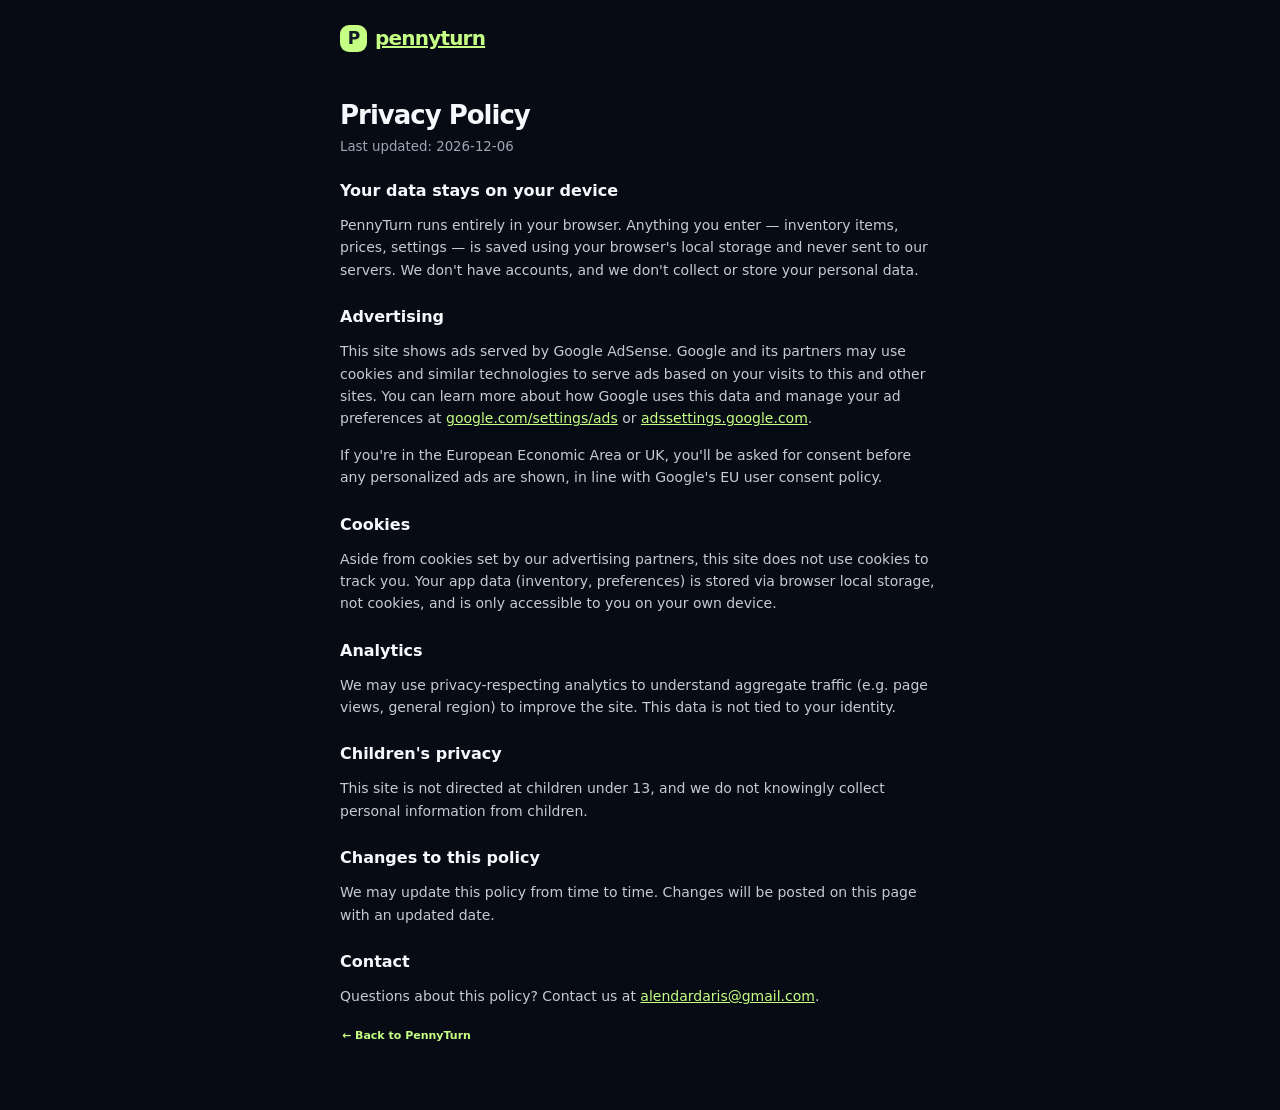
==== privacy.html @ 32d760a2 "Add a real privacy policy and fix broken footer/favicon links The site is deployed as this repo's ro" ====
<!doctype html>
<html lang="en">
  <head>
    <meta charset="UTF-8" />
    <meta name="viewport" content="width=device-width, initial-scale=1, viewport-fit=cover" />
    <meta name="theme-color" content="#0c1220" />
    <meta name="description" content="Privacy policy for PennyTurn." />
    <title>Privacy Policy — PennyTurn</title>
    <link rel="icon" href="favicon.svg" type="image/svg+xml" />
    <link rel="stylesheet" href="styles.css" />
  </head>
  <body>
    <div class="legal-shell">
      <header class="topbar">
        <a class="brand" href="index.html"><span class="brand-mark">P</span><span>pennyturn</span></a>
      </header>

      <h1>Privacy Policy</h1>
      <small>Last updated: <span id="date"></span></small>

      <h2>Your data stays on your device</h2>
      <p>PennyTurn runs entirely in your browser. Anything you enter — inventory items, prices, settings — is saved using your browser's local storage and never sent to our servers. We don't have accounts, and we don't collect or store your personal data.</p>

      <h2>Advertising</h2>
      <p>This site shows ads served by Google AdSense. Google and its partners may use cookies and similar technologies to serve ads based on your visits to this and other sites. You can learn more about how Google uses this data and manage your ad preferences at <a href="https://www.google.com/settings/ads">google.com/settings/ads</a> or <a href="https://adssettings.google.com">adssettings.google.com</a>.</p>
      <p>If you're in the European Economic Area or UK, you'll be asked for consent before any personalized ads are shown, in line with Google's EU user consent policy.</p>

      <h2>Cookies</h2>
      <p>Aside from cookies set by our advertising partners, this site does not use cookies to track you. Your app data (inventory, preferences) is stored via browser local storage, not cookies, and is only accessible to you on your own device.</p>

      <h2>Analytics</h2>
      <p>We may use privacy-respecting analytics to understand aggregate traffic (e.g. page views, general region) to improve the site. This data is not tied to your identity.</p>

      <h2>Children's privacy</h2>
      <p>This site is not directed at children under 13, and we do not knowingly collect personal information from children.</p>

      <h2>Changes to this policy</h2>
      <p>We may update this policy from time to time. Changes will be posted on this page with an updated date.</p>

      <h2>Contact</h2>
      <p>Questions about this policy? Contact us at <a href="mailto:alendardaris@gmail.com">alendardaris@gmail.com</a>.</p>

      <footer class="app-footer"><a href="index.html">← Back to PennyTurn</a></footer>
    </div>
    <script>
      if (localStorage.getItem('pennyturnTheme') === 'light') document.body.classList.add('light');
      document.getElementById('date').textContent = new Date().toISOString().slice(0, 10);
    </script>
  </body>
</html>
---- styles.css ----
:root{--ink:#f7f8fc;--muted:#9ba5b6;--surface:#151d2c;--surface-2:#1c2637;--line:#2b3648;--green:#83f2ba;--lime:#c5ff83;--accent:#a88bff;--danger:#ff9b9b;--shell-w:520px}*{box-sizing:border-box}html,body{overflow-x:hidden}body{margin:0;background:#0c1220;color:var(--ink);font-family:Inter,ui-sans-serif,system-ui,-apple-system,BlinkMacSystemFont,"Segoe UI",sans-serif}.app-shell{width:100%;max-width:var(--shell-w);min-height:100dvh;margin:auto;padding:env(safe-area-inset-top) 20px calc(88px + env(safe-area-inset-bottom));background:radial-gradient(circle at 84% 2%,#283052 0,transparent 27%),#0c1220}.topbar{height:76px;display:flex;align-items:center;justify-content:space-between;gap:12px}.brand{font-size:20px;font-weight:800;letter-spacing:-.8px;display:flex;align-items:center;gap:8px}.brand-mark,.onboarding-mark{display:grid;place-items:center;width:27px;height:27px;border-radius:9px;color:#111a26;background:var(--lime);font-size:17px}.top-actions{display:flex;gap:7px}.currency-button,.icon-button,.theme-button{border:1px solid var(--line);background:#172033;color:var(--ink);border-radius:10px;padding:8px 11px;font-weight:700}.theme-button{font-size:17px;padding:5px 9px}.intro{padding:18px 2px 20px}.intro.compact{padding-top:24px}.eyebrow{margin:0 0 6px;color:var(--lime);font-size:10px;font-weight:800;letter-spacing:1.1px}.intro h1,.screen-heading h1{font-size:32px;line-height:1.05;letter-spacing:-1.3px;margin:0 0 8px}.intro p:not(.eyebrow){color:var(--muted);margin:0;font-size:15px}.card{background:linear-gradient(145deg,#1b2638,#161e2d);border:1px solid #2b3648;border-radius:19px}.input-card{padding:17px}.field{display:block;flex:1;min-width:0}.field>span,.market-row>span{color:#c5cbd5;font-size:12px;font-weight:700;display:block;margin:0 0 7px}.field em{color:#748096;font-style:normal;font-weight:500}.field-row{display:flex;gap:13px;margin-top:15px}.money-input,.suffix-input{height:45px;border-radius:11px;border:1px solid #334052;background:#111826;display:flex;align-items:center;padding:0 11px;gap:5px}.money-input span,.suffix-input span{color:#9eabc0;font-size:15px;font-weight:700}.money-input input,.suffix-input input{min-width:0;width:100%;height:100%;border:0;outline:0;background:transparent;color:inherit;font-size:16px;font-weight:700}.field>input,.field select{width:100%;height:44px;border:1px solid #334052;border-radius:11px;background:#111826;color:inherit;padding:0 12px;font:inherit;outline:0}.market-row{display:flex;justify-content:space-between;align-items:center;border-bottom:1px solid #2a3648;padding:16px 0 13px;margin-top:2px}.market-row span{margin:0}.market-row select{border:0;background:transparent;color:var(--lime);font-weight:750;outline:0;max-width:165px;text-align:right}.market-row option{background:#172033;color:white}.photo-picker{display:flex;gap:11px;align-items:center;margin-top:15px;border:1px dashed #40506a;border-radius:12px;padding:9px;cursor:pointer}.photo-picker input{display:none}.photo-picker>span{height:42px;width:42px;border-radius:9px;background:#28354d;display:grid;place-items:center;color:var(--lime);font-size:21px;overflow:hidden;background-size:cover;background-position:center}.photo-picker b,.photo-picker small{display:block;font-size:12px}.photo-picker small{color:var(--muted);margin-top:2px}.profit-card{margin:18px 0 11px;border-radius:19px;padding:21px;background:linear-gradient(135deg,#1b3a36,#1b2c39);border:1px solid #30524c}.profit-label{font-size:11px;font-weight:800;color:#bde7d6;letter-spacing:1px}.profit-card strong{display:block;color:var(--green);font-size:42px;letter-spacing:-2px;margin:6px 0}.profit-meta{color:#b5d5c6;display:flex;gap:15px;font-size:13px;font-weight:650}.profit-bar{height:5px;margin-top:17px;background:#34524e;border-radius:8px;overflow:hidden}.profit-bar i{display:block;height:100%;border-radius:8px;width:0;transition:width .25s}.breakdown{display:flex;justify-content:space-between;padding:9px 4px 18px}.breakdown div{display:grid;gap:4px}.breakdown div:last-child{text-align:right}.breakdown span{color:var(--muted);font-size:12px}.breakdown b{font-size:14px}.primary-button,.secondary-button{width:100%;border:0;border-radius:14px;min-height:53px;background:var(--lime);color:#17201c;font-weight:850;font-size:15px;cursor:pointer}.secondary-button{background:#202b3e;color:#e6eaf2;border:1px solid #344156}.screen{display:none}.screen.active{display:block}.screen-heading{padding:23px 2px 18px;display:flex;justify-content:space-between;align-items:center}.screen-heading h1{margin:0}.icon-button{font-size:27px;line-height:24px;width:43px;height:43px}.summary-card{display:flex;border:1px solid var(--line);background:var(--surface);border-radius:17px;padding:16px;margin-bottom:14px}.summary-card div{flex:1;display:grid;gap:6px}.summary-card div+div{border-left:1px solid var(--line);padding-left:17px}.summary-card span{color:var(--muted);font-size:11px}.summary-card strong{font-size:19px}.inventory-filters{display:flex;gap:8px;margin:15px 0}.filter{border:1px solid var(--line);border-radius:20px;background:transparent;color:var(--muted);padding:7px 12px;font-size:12px;font-weight:700}.filter.active{background:#293550;color:var(--lime);border-color:#3b4a65}.inventory-list,.recent-sales{display:grid;gap:10px}.inventory-item{padding:12px;border:1px solid var(--line);background:var(--surface);border-radius:15px;display:flex;align-items:center;gap:12px}.item-dot{width:43px;height:43px;display:grid;place-items:center;border-radius:12px;background:#293550;color:var(--lime);font-weight:800;flex:none;background-position:center;background-size:cover}.item-main{flex:1;min-width:0}.item-main h3{font-size:14px;margin:0 0 3px;white-space:nowrap;overflow:hidden;text-overflow:ellipsis}.item-main span{font-size:12px;color:var(--muted)}.item-profit{text-align:right}.item-profit b{display:block;font-size:14px;color:var(--green)}.item-profit button{padding:3px 0;border:0;background:transparent;color:#9ba7ba;font-size:11px}.item-actions{display:flex;gap:7px;margin-top:6px}.item-actions button{border:0;border-radius:6px;background:#2c3a50;color:#dfe6f3;padding:4px 7px;font-size:10px;font-weight:700}.item-actions button:last-child{background:#24463c;color:#9df0bf}.age-warning{color:#ffcb83!important}.empty-state{text-align:center;padding:72px 24px}.empty-state div{font-size:42px;color:var(--lime)}.empty-state h2{font-size:19px;margin:10px 0 6px}.empty-state p{color:var(--muted);font-size:14px;line-height:1.5;margin:0 0 21px}.minimum-result{margin:18px 0;border:1px solid #39345b;background:linear-gradient(145deg,#282344,#1b2338);border-radius:19px;text-align:center;padding:26px 16px}.minimum-result span{font-size:11px;font-weight:800;color:#c9baff;letter-spacing:1px}.minimum-result strong{display:block;font-size:43px;letter-spacing:-2px;color:#ded2ff;margin:5px}.minimum-result p{margin:0;color:#abb1c3;font-size:13px}.wide{min-height:50px}.hero-stat{padding:20px;border-radius:18px;background:linear-gradient(135deg,#2d3a32,#1a2934);border:1px solid #415845}.hero-stat span{display:block;font-size:10px;letter-spacing:1px;font-weight:800;color:#b6d2ba}.hero-stat strong{display:block;font-size:35px;color:var(--green);letter-spacing:-1.5px;margin:5px 0}.hero-stat small{color:#b9c6ba}.metric-grid{display:grid;grid-template-columns:1fr 1fr;gap:9px;margin:10px 0 18px}.metric-grid div{background:var(--surface);border:1px solid var(--line);border-radius:14px;padding:13px}.metric-grid span{display:block;color:var(--muted);font-size:11px}.metric-grid b{font-size:17px;margin-top:4px;display:block}.attention-panel{display:flex;justify-content:space-between;align-items:center;padding:13px;margin-bottom:20px;background:#372f25;border:1px solid #635139;border-radius:14px}.attention-panel>div{display:flex;gap:10px}.attention-panel b{font-size:13px}.attention-panel p{font-size:11px;color:#dfc89b;margin:2px 0}.attention-icon{color:#ffce7f;font-size:21px}.attention-panel button,.section-title button{border:0;background:transparent;color:var(--lime);font-size:12px;font-weight:800}.section-title{display:flex;justify-content:space-between;align-items:center;margin:16px 0 10px}.section-title h2{font-size:17px;margin:0}.onboarding{position:fixed;z-index:10;inset:0;background:radial-gradient(circle at 80% 10%,#39486a,transparent 34%),#0c1220;display:none;padding:25px}.onboarding.show{display:grid;place-items:center}.onboarding-card{width:min(100%,400px)}.onboarding-mark{width:55px;height:55px;border-radius:18px;font-size:32px;margin-bottom:35px}.onboarding h1{font-size:38px;line-height:1.03;letter-spacing:-1.8px;margin:0 0 14px}.onboarding p:not(.eyebrow){color:#aeb9ca;line-height:1.5;margin-bottom:28px}.onboarding .field{margin-bottom:20px}.onboarding small{display:block;text-align:center;color:#8591a4;margin-top:15px;font-size:11px}.tabbar{position:fixed;z-index:2;bottom:0;left:50%;transform:translateX(-50%);width:min(var(--shell-w),100%);max-width:100vw;height:76px;padding:8px 10px calc(8px + env(safe-area-inset-bottom));display:flex;background:rgba(12,18,32,.93);backdrop-filter:blur(18px);border-top:1px solid #253044}.tab{border:0;background:transparent;color:#8d98aa;font-size:9px;font-weight:700;display:grid;gap:2px;place-items:center;flex:1;min-width:0}.tab span{font-size:20px;line-height:20px}.tab i{max-width:100%;overflow:hidden;text-overflow:ellipsis;white-space:nowrap}.tab.active{color:var(--lime)}#toast{position:fixed;top:20px;left:50%;transform:translate(-50%,-20px);background:#eaf5ee;color:#12231a;border-radius:10px;padding:11px 15px;font-size:13px;font-weight:700;opacity:0;transition:.25s;pointer-events:none;z-index:20}#toast.show{opacity:1;transform:translate(-50%,0)}body.light{--ink:#1a2633;--muted:#667589;--surface:#fff;--line:#dce3ec;--lime:#6ca62d;--green:#237c55;background:#f3f5f0}body.light .app-shell{background:radial-gradient(circle at 84% 2%,#dbe7cf,transparent 27%),#f3f5f0}body.light .card{background:#fff}body.light .money-input,body.light .suffix-input,body.light .field>input,body.light .field select{background:#f8fafc;border-color:#dce3ec}body.light .tabbar{background:rgba(247,249,244,.94)}body.light .market-row select{background:transparent}body.light .onboarding{background:#f2f5ec}@media (min-width:600px){body{background:#070b14}.app-shell{box-shadow:0 0 60px rgba(0,0,0,.3)}}
body.light{--ink:#1a2633;--muted:#667589;--surface:#fff;--line:#dce3ec;--lime:#57951a;--green:#237c55;--danger:#c13c3c;background:#f3f5f0}body.light .app-shell{background:radial-gradient(circle at 84% 2%,#dbe7cf,transparent 27%),#f3f5f0}body.light .card,body.light .summary-card,body.light .inventory-item,body.light .metric-grid div{background:#fff;box-shadow:0 2px 8px rgba(35,51,69,.035)}body.light .money-input,body.light .suffix-input,body.light .field>input,body.light .field select{background:#f8fafc;border-color:#cfd9e5;color:#182534}body.light .currency-button,body.light .theme-button,body.light .icon-button{background:#fff;color:#263648;border-color:#cbd6e3}body.light .currency-button:hover,body.light .theme-button:hover,body.light .icon-button:hover{background:#edf3e8}body.light .market-row{border-color:#dce3ec}body.light .market-row select{background:transparent;color:#3f7d13}body.light .photo-picker{border-color:#b8c8d9;background:#fafcfe}body.light .photo-picker>span{background:#e7f1df;color:#3f7d13}body.light .profit-card{background:linear-gradient(135deg,#e4f5e6,#edf5f4);border-color:#b9dccc}body.light .profit-label,body.light .profit-meta{color:#3e6958}body.light .profit-bar{background:#c8e3d5}body.light .minimum-result{background:linear-gradient(145deg,#f0eaff,#f7f4fc);border-color:#d3c7ee}body.light .minimum-result span{color:#7057a9}body.light .minimum-result strong{color:#4d357c}body.light .minimum-result p{color:#687086}body.light .secondary-button{background:#fff;color:#263648;border-color:#cbd6e3}body.light .secondary-button:hover{background:#f3f7ed}body.light .filter{background:#fff;color:#58697d;border-color:#cbd6e3}body.light .filter.active{background:#e8f2df;color:#3d7413;border-color:#b8d29d}body.light .item-dot{background:#e8eff7;color:#3f7d13}body.light .item-actions button{background:#e8eef5;color:#34475c}body.light .item-actions button:last-child{background:#def2e5;color:#1d704b}body.light .hero-stat{background:linear-gradient(135deg,#e6f4df,#eef6f0);border-color:#c4dbbd}body.light .hero-stat span,body.light .hero-stat small{color:#47634b}body.light .attention-panel{background:#fff4df;border-color:#e8cf98}body.light .attention-panel p{color:#8b682d}body.light .tabbar{background:rgba(247,249,244,.94);border-color:#dce3ec}body.light .tab{color:#647489}body.light .tab.active{color:#4d8a17}body.light .onboarding{background:radial-gradient(circle at 80% 10%,#dcebd2,transparent 34%),#f2f5ec}body.light .onboarding h1{color:#1d2d20}body.light .onboarding p:not(.eyebrow){color:#5e6b61}body.light .onboarding-card .field>span{color:#3d4b40}@media (min-width:600px){body.light{background:#e8ece5}.app-shell{box-shadow:0 0 60px rgba(0,0,0,.3)}}
/* Language picker and translated navigation */
.language-button{border:1px solid var(--line);background:#172033;color:var(--ink);border-radius:10px;padding:8px 6px;font-weight:700;font-size:11px;outline:0;max-width:48px}.language-button option{background:#172033;color:#fff}.tab i{font-style:normal}body.light .language-button{background:#fff;color:#263648;border-color:#cbd6e3}body.light .language-button option{background:#fff;color:#263648}

/* Tablet/desktop sizing */
@media (min-width:600px){:root{--shell-w:560px}}
@media (min-width:768px){:root{--shell-w:640px}.field-row{gap:16px}}
@media (min-width:1024px){:root{--shell-w:720px}}

/* Site navigation and ad slots */
.back-link{display:inline-block;margin:14px 0 -4px;color:var(--muted);font-size:11px;font-weight:700;text-decoration:none}
.app-footer{display:flex;gap:16px;margin:22px 2px 8px;font-size:11px}
.app-footer a{color:var(--muted);text-decoration:none;font-weight:700}
.ad-slot{border:1px dashed var(--line);border-radius:14px;display:grid;place-items:center;color:var(--muted);font-size:11px;letter-spacing:.5px;text-transform:uppercase;background:var(--surface)}
.ad-slot-banner{min-height:90px;margin:14px 0}
.ad-rail{display:none;position:fixed;top:50%;transform:translateY(-50%);width:160px;height:600px;max-height:80vh;border:1px dashed var(--line);border-radius:14px;place-items:center;color:var(--muted);font-size:11px;letter-spacing:.5px;text-transform:uppercase;background:var(--surface);z-index:1}
.ad-rail-left{left:24px}.ad-rail-right{right:24px}
@media (min-width:1200px){.ad-rail{display:grid}}
body.light .back-link,body.light .app-footer a{color:#647489}

/* Legal pages */
.legal-shell{width:100%;max-width:640px;margin:auto;padding:env(safe-area-inset-top) 20px 60px}
.legal-shell h1{font-size:26px;letter-spacing:-1px;margin:24px 0 6px}
.legal-shell h2{font-size:16px;margin:26px 0 8px;color:var(--ink)}
.legal-shell p,.legal-shell li{color:#c5cbd5;font-size:14px;line-height:1.6}
.legal-shell small{color:var(--muted)}
.legal-shell a{color:var(--lime)}
body.light .legal-shell p,body.light .legal-shell li{color:#33475e}

/* Backup settings menu */
.settings-wrap{position:relative}.settings-panel{position:absolute;top:calc(100% + 8px);right:0;display:none;flex-direction:column;gap:2px;min-width:190px;padding:7px;background:var(--surface);border:1px solid var(--line);border-radius:14px;box-shadow:0 12px 30px rgba(0,0,0,.35);z-index:15}.settings-panel.show{display:flex}.settings-panel button,.settings-panel label{display:block;width:100%;border:0;background:transparent;color:var(--ink);text-align:left;padding:10px 11px;border-radius:9px;font-size:13px;font-weight:650;font-family:inherit;cursor:pointer}.settings-panel button:hover,.settings-panel label:hover{background:#26314a}.settings-panel input[type=file]{display:none}
body.light .settings-panel{background:#fff;box-shadow:0 12px 30px rgba(35,51,69,.14)}body.light .settings-panel button:hover,body.light .settings-panel label:hover{background:#f3f7ed}
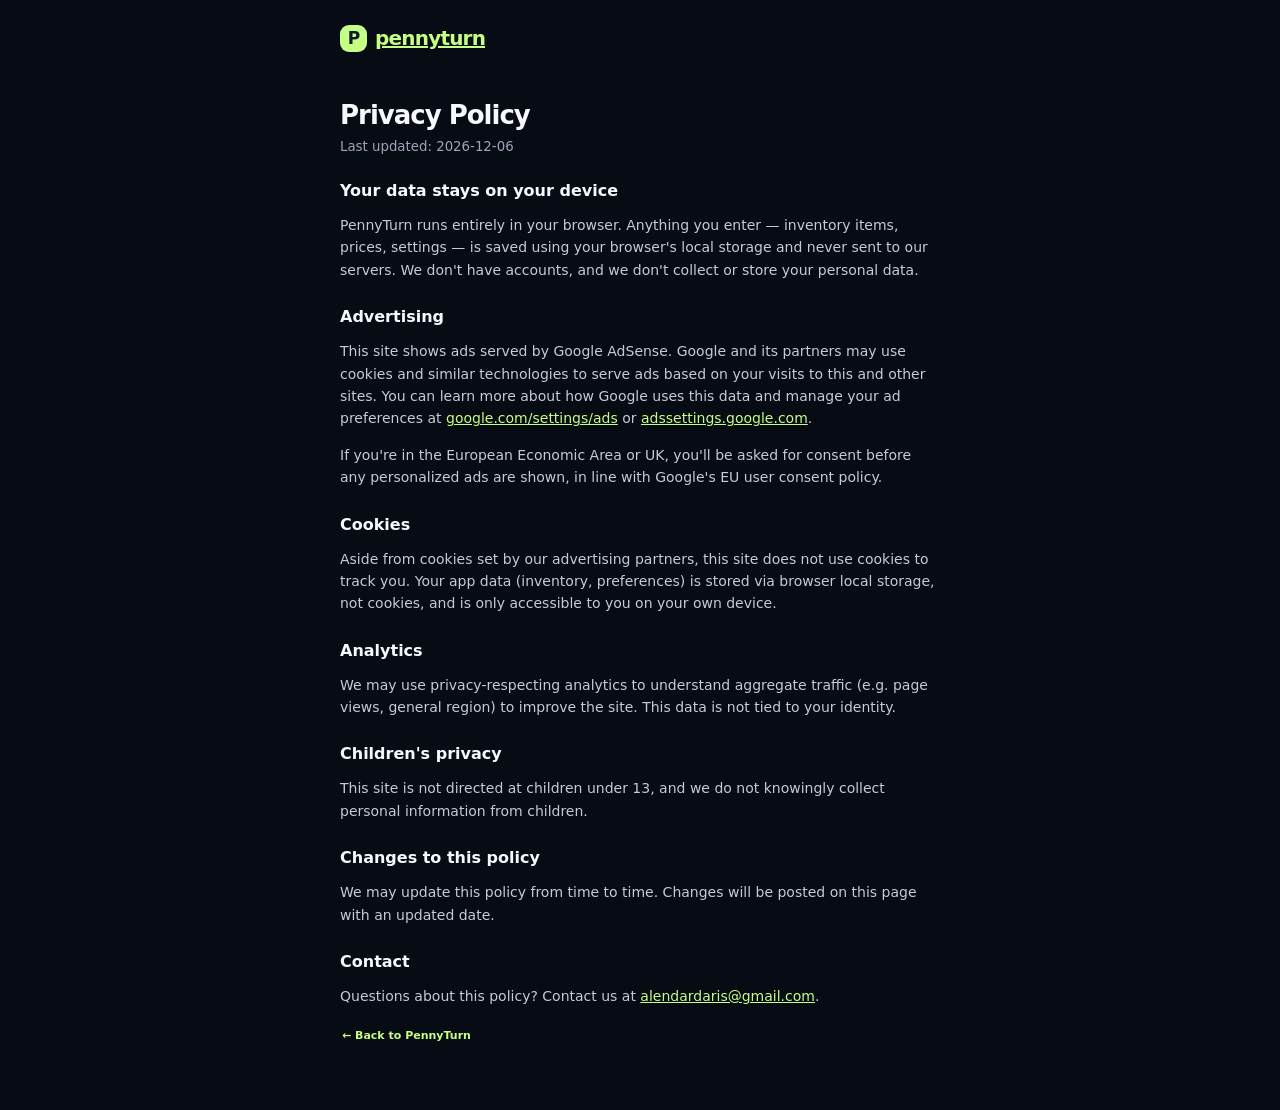
==== commit f8656c53: "Fix header overflow on real devices (Galaxy S24 FE / Chrome) Buttons never explicitly set font-famil" ====
--- a/privacy.html
+++ b/privacy.html
@@ -7,7 +7,7 @@
     <meta name="description" content="Privacy policy for PennyTurn." />
     <title>Privacy Policy — PennyTurn</title>
     <link rel="icon" href="favicon.svg" type="image/svg+xml" />
-    <link rel="stylesheet" href="styles.css" />
+    <link rel="stylesheet" href="styles.css?v=3" />
   </head>
   <body>
     <div class="legal-shell">
--- a/styles.css
+++ b/styles.css
@@ -1,4 +1,4 @@
-:root{--ink:#f7f8fc;--muted:#9ba5b6;--surface:#151d2c;--surface-2:#1c2637;--line:#2b3648;--green:#83f2ba;--lime:#c5ff83;--accent:#a88bff;--danger:#ff9b9b;--shell-w:520px}*{box-sizing:border-box}html,body{overflow-x:hidden}body{margin:0;background:#0c1220;color:var(--ink);font-family:Inter,ui-sans-serif,system-ui,-apple-system,BlinkMacSystemFont,"Segoe UI",sans-serif}.app-shell{width:100%;max-width:var(--shell-w);min-height:100dvh;margin:auto;padding:env(safe-area-inset-top) 20px calc(88px + env(safe-area-inset-bottom));background:radial-gradient(circle at 84% 2%,#283052 0,transparent 27%),#0c1220}.topbar{height:76px;display:flex;align-items:center;justify-content:space-between;gap:12px}.brand{font-size:20px;font-weight:800;letter-spacing:-.8px;display:flex;align-items:center;gap:8px}.brand-mark,.onboarding-mark{display:grid;place-items:center;width:27px;height:27px;border-radius:9px;color:#111a26;background:var(--lime);font-size:17px}.top-actions{display:flex;gap:7px}.currency-button,.icon-button,.theme-button{border:1px solid var(--line);background:#172033;color:var(--ink);border-radius:10px;padding:8px 11px;font-weight:700}.theme-button{font-size:17px;padding:5px 9px}.intro{padding:18px 2px 20px}.intro.compact{padding-top:24px}.eyebrow{margin:0 0 6px;color:var(--lime);font-size:10px;font-weight:800;letter-spacing:1.1px}.intro h1,.screen-heading h1{font-size:32px;line-height:1.05;letter-spacing:-1.3px;margin:0 0 8px}.intro p:not(.eyebrow){color:var(--muted);margin:0;font-size:15px}.card{background:linear-gradient(145deg,#1b2638,#161e2d);border:1px solid #2b3648;border-radius:19px}.input-card{padding:17px}.field{display:block;flex:1;min-width:0}.field>span,.market-row>span{color:#c5cbd5;font-size:12px;font-weight:700;display:block;margin:0 0 7px}.field em{color:#748096;font-style:normal;font-weight:500}.field-row{display:flex;gap:13px;margin-top:15px}.money-input,.suffix-input{height:45px;border-radius:11px;border:1px solid #334052;background:#111826;display:flex;align-items:center;padding:0 11px;gap:5px}.money-input span,.suffix-input span{color:#9eabc0;font-size:15px;font-weight:700}.money-input input,.suffix-input input{min-width:0;width:100%;height:100%;border:0;outline:0;background:transparent;color:inherit;font-size:16px;font-weight:700}.field>input,.field select{width:100%;height:44px;border:1px solid #334052;border-radius:11px;background:#111826;color:inherit;padding:0 12px;font:inherit;outline:0}.market-row{display:flex;justify-content:space-between;align-items:center;border-bottom:1px solid #2a3648;padding:16px 0 13px;margin-top:2px}.market-row span{margin:0}.market-row select{border:0;background:transparent;color:var(--lime);font-weight:750;outline:0;max-width:165px;text-align:right}.market-row option{background:#172033;color:white}.photo-picker{display:flex;gap:11px;align-items:center;margin-top:15px;border:1px dashed #40506a;border-radius:12px;padding:9px;cursor:pointer}.photo-picker input{display:none}.photo-picker>span{height:42px;width:42px;border-radius:9px;background:#28354d;display:grid;place-items:center;color:var(--lime);font-size:21px;overflow:hidden;background-size:cover;background-position:center}.photo-picker b,.photo-picker small{display:block;font-size:12px}.photo-picker small{color:var(--muted);margin-top:2px}.profit-card{margin:18px 0 11px;border-radius:19px;padding:21px;background:linear-gradient(135deg,#1b3a36,#1b2c39);border:1px solid #30524c}.profit-label{font-size:11px;font-weight:800;color:#bde7d6;letter-spacing:1px}.profit-card strong{display:block;color:var(--green);font-size:42px;letter-spacing:-2px;margin:6px 0}.profit-meta{color:#b5d5c6;display:flex;gap:15px;font-size:13px;font-weight:650}.profit-bar{height:5px;margin-top:17px;background:#34524e;border-radius:8px;overflow:hidden}.profit-bar i{display:block;height:100%;border-radius:8px;width:0;transition:width .25s}.breakdown{display:flex;justify-content:space-between;padding:9px 4px 18px}.breakdown div{display:grid;gap:4px}.breakdown div:last-child{text-align:right}.breakdown span{color:var(--muted);font-size:12px}.breakdown b{font-size:14px}.primary-button,.secondary-button{width:100%;border:0;border-radius:14px;min-height:53px;background:var(--lime);color:#17201c;font-weight:850;font-size:15px;cursor:pointer}.secondary-button{background:#202b3e;color:#e6eaf2;border:1px solid #344156}.screen{display:none}.screen.active{display:block}.screen-heading{padding:23px 2px 18px;display:flex;justify-content:space-between;align-items:center}.screen-heading h1{margin:0}.icon-button{font-size:27px;line-height:24px;width:43px;height:43px}.summary-card{display:flex;border:1px solid var(--line);background:var(--surface);border-radius:17px;padding:16px;margin-bottom:14px}.summary-card div{flex:1;display:grid;gap:6px}.summary-card div+div{border-left:1px solid var(--line);padding-left:17px}.summary-card span{color:var(--muted);font-size:11px}.summary-card strong{font-size:19px}.inventory-filters{display:flex;gap:8px;margin:15px 0}.filter{border:1px solid var(--line);border-radius:20px;background:transparent;color:var(--muted);padding:7px 12px;font-size:12px;font-weight:700}.filter.active{background:#293550;color:var(--lime);border-color:#3b4a65}.inventory-list,.recent-sales{display:grid;gap:10px}.inventory-item{padding:12px;border:1px solid var(--line);background:var(--surface);border-radius:15px;display:flex;align-items:center;gap:12px}.item-dot{width:43px;height:43px;display:grid;place-items:center;border-radius:12px;background:#293550;color:var(--lime);font-weight:800;flex:none;background-position:center;background-size:cover}.item-main{flex:1;min-width:0}.item-main h3{font-size:14px;margin:0 0 3px;white-space:nowrap;overflow:hidden;text-overflow:ellipsis}.item-main span{font-size:12px;color:var(--muted)}.item-profit{text-align:right}.item-profit b{display:block;font-size:14px;color:var(--green)}.item-profit button{padding:3px 0;border:0;background:transparent;color:#9ba7ba;font-size:11px}.item-actions{display:flex;gap:7px;margin-top:6px}.item-actions button{border:0;border-radius:6px;background:#2c3a50;color:#dfe6f3;padding:4px 7px;font-size:10px;font-weight:700}.item-actions button:last-child{background:#24463c;color:#9df0bf}.age-warning{color:#ffcb83!important}.empty-state{text-align:center;padding:72px 24px}.empty-state div{font-size:42px;color:var(--lime)}.empty-state h2{font-size:19px;margin:10px 0 6px}.empty-state p{color:var(--muted);font-size:14px;line-height:1.5;margin:0 0 21px}.minimum-result{margin:18px 0;border:1px solid #39345b;background:linear-gradient(145deg,#282344,#1b2338);border-radius:19px;text-align:center;padding:26px 16px}.minimum-result span{font-size:11px;font-weight:800;color:#c9baff;letter-spacing:1px}.minimum-result strong{display:block;font-size:43px;letter-spacing:-2px;color:#ded2ff;margin:5px}.minimum-result p{margin:0;color:#abb1c3;font-size:13px}.wide{min-height:50px}.hero-stat{padding:20px;border-radius:18px;background:linear-gradient(135deg,#2d3a32,#1a2934);border:1px solid #415845}.hero-stat span{display:block;font-size:10px;letter-spacing:1px;font-weight:800;color:#b6d2ba}.hero-stat strong{display:block;font-size:35px;color:var(--green);letter-spacing:-1.5px;margin:5px 0}.hero-stat small{color:#b9c6ba}.metric-grid{display:grid;grid-template-columns:1fr 1fr;gap:9px;margin:10px 0 18px}.metric-grid div{background:var(--surface);border:1px solid var(--line);border-radius:14px;padding:13px}.metric-grid span{display:block;color:var(--muted);font-size:11px}.metric-grid b{font-size:17px;margin-top:4px;display:block}.attention-panel{display:flex;justify-content:space-between;align-items:center;padding:13px;margin-bottom:20px;background:#372f25;border:1px solid #635139;border-radius:14px}.attention-panel>div{display:flex;gap:10px}.attention-panel b{font-size:13px}.attention-panel p{font-size:11px;color:#dfc89b;margin:2px 0}.attention-icon{color:#ffce7f;font-size:21px}.attention-panel button,.section-title button{border:0;background:transparent;color:var(--lime);font-size:12px;font-weight:800}.section-title{display:flex;justify-content:space-between;align-items:center;margin:16px 0 10px}.section-title h2{font-size:17px;margin:0}.onboarding{position:fixed;z-index:10;inset:0;background:radial-gradient(circle at 80% 10%,#39486a,transparent 34%),#0c1220;display:none;padding:25px}.onboarding.show{display:grid;place-items:center}.onboarding-card{width:min(100%,400px)}.onboarding-mark{width:55px;height:55px;border-radius:18px;font-size:32px;margin-bottom:35px}.onboarding h1{font-size:38px;line-height:1.03;letter-spacing:-1.8px;margin:0 0 14px}.onboarding p:not(.eyebrow){color:#aeb9ca;line-height:1.5;margin-bottom:28px}.onboarding .field{margin-bottom:20px}.onboarding small{display:block;text-align:center;color:#8591a4;margin-top:15px;font-size:11px}.tabbar{position:fixed;z-index:2;bottom:0;left:50%;transform:translateX(-50%);width:min(var(--shell-w),100%);max-width:100vw;height:76px;padding:8px 10px calc(8px + env(safe-area-inset-bottom));display:flex;background:rgba(12,18,32,.93);backdrop-filter:blur(18px);border-top:1px solid #253044}.tab{border:0;background:transparent;color:#8d98aa;font-size:9px;font-weight:700;display:grid;gap:2px;place-items:center;flex:1;min-width:0}.tab span{font-size:20px;line-height:20px}.tab i{max-width:100%;overflow:hidden;text-overflow:ellipsis;white-space:nowrap}.tab.active{color:var(--lime)}#toast{position:fixed;top:20px;left:50%;transform:translate(-50%,-20px);background:#eaf5ee;color:#12231a;border-radius:10px;padding:11px 15px;font-size:13px;font-weight:700;opacity:0;transition:.25s;pointer-events:none;z-index:20}#toast.show{opacity:1;transform:translate(-50%,0)}body.light{--ink:#1a2633;--muted:#667589;--surface:#fff;--line:#dce3ec;--lime:#6ca62d;--green:#237c55;background:#f3f5f0}body.light .app-shell{background:radial-gradient(circle at 84% 2%,#dbe7cf,transparent 27%),#f3f5f0}body.light .card{background:#fff}body.light .money-input,body.light .suffix-input,body.light .field>input,body.light .field select{background:#f8fafc;border-color:#dce3ec}body.light .tabbar{background:rgba(247,249,244,.94)}body.light .market-row select{background:transparent}body.light .onboarding{background:#f2f5ec}@media (min-width:600px){body{background:#070b14}.app-shell{box-shadow:0 0 60px rgba(0,0,0,.3)}}
+:root{--ink:#f7f8fc;--muted:#9ba5b6;--surface:#151d2c;--surface-2:#1c2637;--line:#2b3648;--green:#83f2ba;--lime:#c5ff83;--accent:#a88bff;--danger:#ff9b9b;--shell-w:520px}*{box-sizing:border-box}button,select,input{font-family:inherit}html,body{overflow-x:hidden}body{margin:0;background:#0c1220;color:var(--ink);font-family:Inter,ui-sans-serif,system-ui,-apple-system,BlinkMacSystemFont,"Segoe UI",sans-serif}.app-shell{width:100%;max-width:var(--shell-w);min-height:100dvh;margin:auto;padding:env(safe-area-inset-top) 20px calc(88px + env(safe-area-inset-bottom));background:radial-gradient(circle at 84% 2%,#283052 0,transparent 27%),#0c1220}.topbar{height:76px;display:flex;align-items:center;justify-content:space-between;gap:12px}.brand{font-size:20px;font-weight:800;letter-spacing:-.8px;display:flex;align-items:center;gap:8px;min-width:0}.brand span:last-child{overflow:hidden;text-overflow:ellipsis;white-space:nowrap}.brand-mark,.onboarding-mark{display:grid;place-items:center;width:27px;height:27px;border-radius:9px;color:#111a26;background:var(--lime);font-size:17px}.top-actions{display:flex;gap:7px;min-width:0}.currency-button,.icon-button,.theme-button{border:1px solid var(--line);background:#172033;color:var(--ink);border-radius:10px;padding:8px 11px;font-weight:700;font-size:13px;white-space:nowrap;flex-shrink:1;min-width:0}.theme-button{font-size:17px;padding:5px 9px}.currency-button{padding:8px 8px;overflow:hidden;text-overflow:ellipsis}.intro{padding:18px 2px 20px}.intro.compact{padding-top:24px}.eyebrow{margin:0 0 6px;color:var(--lime);font-size:10px;font-weight:800;letter-spacing:1.1px}.intro h1,.screen-heading h1{font-size:32px;line-height:1.05;letter-spacing:-1.3px;margin:0 0 8px}.intro p:not(.eyebrow){color:var(--muted);margin:0;font-size:15px}.card{background:linear-gradient(145deg,#1b2638,#161e2d);border:1px solid #2b3648;border-radius:19px}.input-card{padding:17px}.field{display:block;flex:1;min-width:0}.field>span,.market-row>span{color:#c5cbd5;font-size:12px;font-weight:700;display:block;margin:0 0 7px}.field em{color:#748096;font-style:normal;font-weight:500}.field-row{display:flex;gap:13px;margin-top:15px}.money-input,.suffix-input{height:45px;border-radius:11px;border:1px solid #334052;background:#111826;display:flex;align-items:center;padding:0 11px;gap:5px}.money-input span,.suffix-input span{color:#9eabc0;font-size:15px;font-weight:700}.money-input input,.suffix-input input{min-width:0;width:100%;height:100%;border:0;outline:0;background:transparent;color:inherit;font-size:16px;font-weight:700}.field>input,.field select{width:100%;height:44px;border:1px solid #334052;border-radius:11px;background:#111826;color:inherit;padding:0 12px;font:inherit;outline:0}.market-row{display:flex;justify-content:space-between;align-items:center;border-bottom:1px solid #2a3648;padding:16px 0 13px;margin-top:2px}.market-row span{margin:0}.market-row select{border:0;background:transparent;color:var(--lime);font-weight:750;outline:0;max-width:165px;text-align:right}.market-row option{background:#172033;color:white}.photo-picker{display:flex;gap:11px;align-items:center;margin-top:15px;border:1px dashed #40506a;border-radius:12px;padding:9px;cursor:pointer}.photo-picker input{display:none}.photo-picker>span{height:42px;width:42px;border-radius:9px;background:#28354d;display:grid;place-items:center;color:var(--lime);font-size:21px;overflow:hidden;background-size:cover;background-position:center}.photo-picker b,.photo-picker small{display:block;font-size:12px}.photo-picker small{color:var(--muted);margin-top:2px}.profit-card{margin:18px 0 11px;border-radius:19px;padding:21px;background:linear-gradient(135deg,#1b3a36,#1b2c39);border:1px solid #30524c}.profit-label{font-size:11px;font-weight:800;color:#bde7d6;letter-spacing:1px}.profit-card strong{display:block;color:var(--green);font-size:42px;letter-spacing:-2px;margin:6px 0}.profit-meta{color:#b5d5c6;display:flex;gap:15px;font-size:13px;font-weight:650}.profit-bar{height:5px;margin-top:17px;background:#34524e;border-radius:8px;overflow:hidden}.profit-bar i{display:block;height:100%;border-radius:8px;width:0;transition:width .25s}.breakdown{display:flex;justify-content:space-between;padding:9px 4px 18px}.breakdown div{display:grid;gap:4px}.breakdown div:last-child{text-align:right}.breakdown span{color:var(--muted);font-size:12px}.breakdown b{font-size:14px}.primary-button,.secondary-button{width:100%;border:0;border-radius:14px;min-height:53px;background:var(--lime);color:#17201c;font-weight:850;font-size:15px;cursor:pointer}.secondary-button{background:#202b3e;color:#e6eaf2;border:1px solid #344156}.screen{display:none}.screen.active{display:block}.screen-heading{padding:23px 2px 18px;display:flex;justify-content:space-between;align-items:center}.screen-heading h1{margin:0}.heading-actions{display:flex;gap:7px}.icon-button{font-size:27px;line-height:24px;width:43px;height:43px}#inventoryExport{font-size:19px}.summary-card{display:flex;border:1px solid var(--line);background:var(--surface);border-radius:17px;padding:16px;margin-bottom:14px}.summary-card div{flex:1;display:grid;gap:6px}.summary-card div+div{border-left:1px solid var(--line);padding-left:17px}.summary-card span{color:var(--muted);font-size:11px}.summary-card strong{font-size:19px}.inventory-filters{display:flex;gap:8px;margin:15px 0}.filter{border:1px solid var(--line);border-radius:20px;background:transparent;color:var(--muted);padding:7px 12px;font-size:12px;font-weight:700}.filter.active{background:#293550;color:var(--lime);border-color:#3b4a65}.inventory-list,.recent-sales{display:grid;gap:10px}.inventory-item{padding:12px;border:1px solid var(--line);background:var(--surface);border-radius:15px;display:flex;align-items:center;gap:12px}.item-dot{width:43px;height:43px;display:grid;place-items:center;border-radius:12px;background:#293550;color:var(--lime);font-weight:800;flex:none;background-position:center;background-size:cover}.item-main{flex:1;min-width:0}.item-main h3{font-size:14px;margin:0 0 3px;white-space:nowrap;overflow:hidden;text-overflow:ellipsis}.item-main span{font-size:12px;color:var(--muted)}.item-profit{text-align:right}.item-profit b{display:block;font-size:14px;color:var(--green)}.item-profit button{padding:3px 0;border:0;background:transparent;color:#9ba7ba;font-size:11px}.item-actions{display:flex;gap:7px;margin-top:6px}.item-actions button{border:0;border-radius:6px;background:#2c3a50;color:#dfe6f3;padding:4px 7px;font-size:10px;font-weight:700}.item-actions button:last-child{background:#24463c;color:#9df0bf}.age-warning{color:#ffcb83!important}.empty-state{text-align:center;padding:72px 24px}.empty-state div{font-size:42px;color:var(--lime)}.empty-state h2{font-size:19px;margin:10px 0 6px}.empty-state p{color:var(--muted);font-size:14px;line-height:1.5;margin:0 0 21px}.minimum-result{margin:18px 0;border:1px solid #39345b;background:linear-gradient(145deg,#282344,#1b2338);border-radius:19px;text-align:center;padding:26px 16px}.minimum-result span{font-size:11px;font-weight:800;color:#c9baff;letter-spacing:1px}.minimum-result strong{display:block;font-size:43px;letter-spacing:-2px;color:#ded2ff;margin:5px}.minimum-result p{margin:0;color:#abb1c3;font-size:13px}.wide{min-height:50px}.hero-stat{padding:20px;border-radius:18px;background:linear-gradient(135deg,#2d3a32,#1a2934);border:1px solid #415845}.hero-stat span{display:block;font-size:10px;letter-spacing:1px;font-weight:800;color:#b6d2ba}.hero-stat strong{display:block;font-size:35px;color:var(--green);letter-spacing:-1.5px;margin:5px 0}.hero-stat small{color:#b9c6ba}.metric-grid{display:grid;grid-template-columns:1fr 1fr;gap:9px;margin:10px 0 18px}.metric-grid div{background:var(--surface);border:1px solid var(--line);border-radius:14px;padding:13px}.metric-grid span{display:block;color:var(--muted);font-size:11px}.metric-grid b{font-size:17px;margin-top:4px;display:block}.attention-panel{display:flex;justify-content:space-between;align-items:center;padding:13px;margin-bottom:20px;background:#372f25;border:1px solid #635139;border-radius:14px}.attention-panel>div{display:flex;gap:10px}.attention-panel b{font-size:13px}.attention-panel p{font-size:11px;color:#dfc89b;margin:2px 0}.attention-icon{color:#ffce7f;font-size:21px}.attention-panel button,.section-title button{border:0;background:transparent;color:var(--lime);font-size:12px;font-weight:800}.section-title{display:flex;justify-content:space-between;align-items:center;margin:16px 0 10px}.section-title h2{font-size:17px;margin:0}.onboarding{position:fixed;z-index:10;inset:0;background:radial-gradient(circle at 80% 10%,#39486a,transparent 34%),#0c1220;display:none;padding:25px}.onboarding.show{display:grid;place-items:center}.onboarding-card{width:min(100%,400px)}.onboarding-mark{width:55px;height:55px;border-radius:18px;font-size:32px;margin-bottom:35px}.onboarding h1{font-size:38px;line-height:1.03;letter-spacing:-1.8px;margin:0 0 14px}.onboarding p:not(.eyebrow){color:#aeb9ca;line-height:1.5;margin-bottom:28px}.onboarding .field{margin-bottom:20px}.onboarding small{display:block;text-align:center;color:#8591a4;margin-top:15px;font-size:11px}.tabbar{position:fixed;z-index:2;bottom:0;left:50%;transform:translateX(-50%);width:min(var(--shell-w),100%);max-width:100vw;height:76px;padding:8px 10px calc(8px + env(safe-area-inset-bottom));display:flex;background:rgba(12,18,32,.93);backdrop-filter:blur(18px);border-top:1px solid #253044}.tab{border:0;background:transparent;color:#8d98aa;font-size:9px;font-weight:700;display:grid;gap:2px;place-items:center;flex:1;min-width:0}.tab span{font-size:20px;line-height:20px}.tab i{max-width:100%;overflow:hidden;text-overflow:ellipsis;white-space:nowrap}.tab.active{color:var(--lime)}#toast{position:fixed;top:20px;left:50%;transform:translate(-50%,-20px);background:#eaf5ee;color:#12231a;border-radius:10px;padding:11px 15px;font-size:13px;font-weight:700;opacity:0;transition:.25s;pointer-events:none;z-index:20}#toast.show{opacity:1;transform:translate(-50%,0)}body.light{--ink:#1a2633;--muted:#667589;--surface:#fff;--line:#dce3ec;--lime:#6ca62d;--green:#237c55;background:#f3f5f0}body.light .app-shell{background:radial-gradient(circle at 84% 2%,#dbe7cf,transparent 27%),#f3f5f0}body.light .card{background:#fff}body.light .money-input,body.light .suffix-input,body.light .field>input,body.light .field select{background:#f8fafc;border-color:#dce3ec}body.light .tabbar{background:rgba(247,249,244,.94)}body.light .market-row select{background:transparent}body.light .onboarding{background:#f2f5ec}@media (min-width:600px){body{background:#070b14}.app-shell{box-shadow:0 0 60px rgba(0,0,0,.3)}}
 body.light{--ink:#1a2633;--muted:#667589;--surface:#fff;--line:#dce3ec;--lime:#57951a;--green:#237c55;--danger:#c13c3c;background:#f3f5f0}body.light .app-shell{background:radial-gradient(circle at 84% 2%,#dbe7cf,transparent 27%),#f3f5f0}body.light .card,body.light .summary-card,body.light .inventory-item,body.light .metric-grid div{background:#fff;box-shadow:0 2px 8px rgba(35,51,69,.035)}body.light .money-input,body.light .suffix-input,body.light .field>input,body.light .field select{background:#f8fafc;border-color:#cfd9e5;color:#182534}body.light .currency-button,body.light .theme-button,body.light .icon-button{background:#fff;color:#263648;border-color:#cbd6e3}body.light .currency-button:hover,body.light .theme-button:hover,body.light .icon-button:hover{background:#edf3e8}body.light .market-row{border-color:#dce3ec}body.light .market-row select{background:transparent;color:#3f7d13}body.light .photo-picker{border-color:#b8c8d9;background:#fafcfe}body.light .photo-picker>span{background:#e7f1df;color:#3f7d13}body.light .profit-card{background:linear-gradient(135deg,#e4f5e6,#edf5f4);border-color:#b9dccc}body.light .profit-label,body.light .profit-meta{color:#3e6958}body.light .profit-bar{background:#c8e3d5}body.light .minimum-result{background:linear-gradient(145deg,#f0eaff,#f7f4fc);border-color:#d3c7ee}body.light .minimum-result span{color:#7057a9}body.light .minimum-result strong{color:#4d357c}body.light .minimum-result p{color:#687086}body.light .secondary-button{background:#fff;color:#263648;border-color:#cbd6e3}body.light .secondary-button:hover{background:#f3f7ed}body.light .filter{background:#fff;color:#58697d;border-color:#cbd6e3}body.light .filter.active{background:#e8f2df;color:#3d7413;border-color:#b8d29d}body.light .item-dot{background:#e8eff7;color:#3f7d13}body.light .item-actions button{background:#e8eef5;color:#34475c}body.light .item-actions button:last-child{background:#def2e5;color:#1d704b}body.light .hero-stat{background:linear-gradient(135deg,#e6f4df,#eef6f0);border-color:#c4dbbd}body.light .hero-stat span,body.light .hero-stat small{color:#47634b}body.light .attention-panel{background:#fff4df;border-color:#e8cf98}body.light .attention-panel p{color:#8b682d}body.light .tabbar{background:rgba(247,249,244,.94);border-color:#dce3ec}body.light .tab{color:#647489}body.light .tab.active{color:#4d8a17}body.light .onboarding{background:radial-gradient(circle at 80% 10%,#dcebd2,transparent 34%),#f2f5ec}body.light .onboarding h1{color:#1d2d20}body.light .onboarding p:not(.eyebrow){color:#5e6b61}body.light .onboarding-card .field>span{color:#3d4b40}@media (min-width:600px){body.light{background:#e8ece5}.app-shell{box-shadow:0 0 60px rgba(0,0,0,.3)}}
 /* Language picker and translated navigation */
 .language-button{border:1px solid var(--line);background:#172033;color:var(--ink);border-radius:10px;padding:8px 6px;font-weight:700;font-size:11px;outline:0;max-width:48px}.language-button option{background:#172033;color:#fff}.tab i{font-style:normal}body.light .language-button{background:#fff;color:#263648;border-color:#cbd6e3}body.light .language-button option{background:#fff;color:#263648}
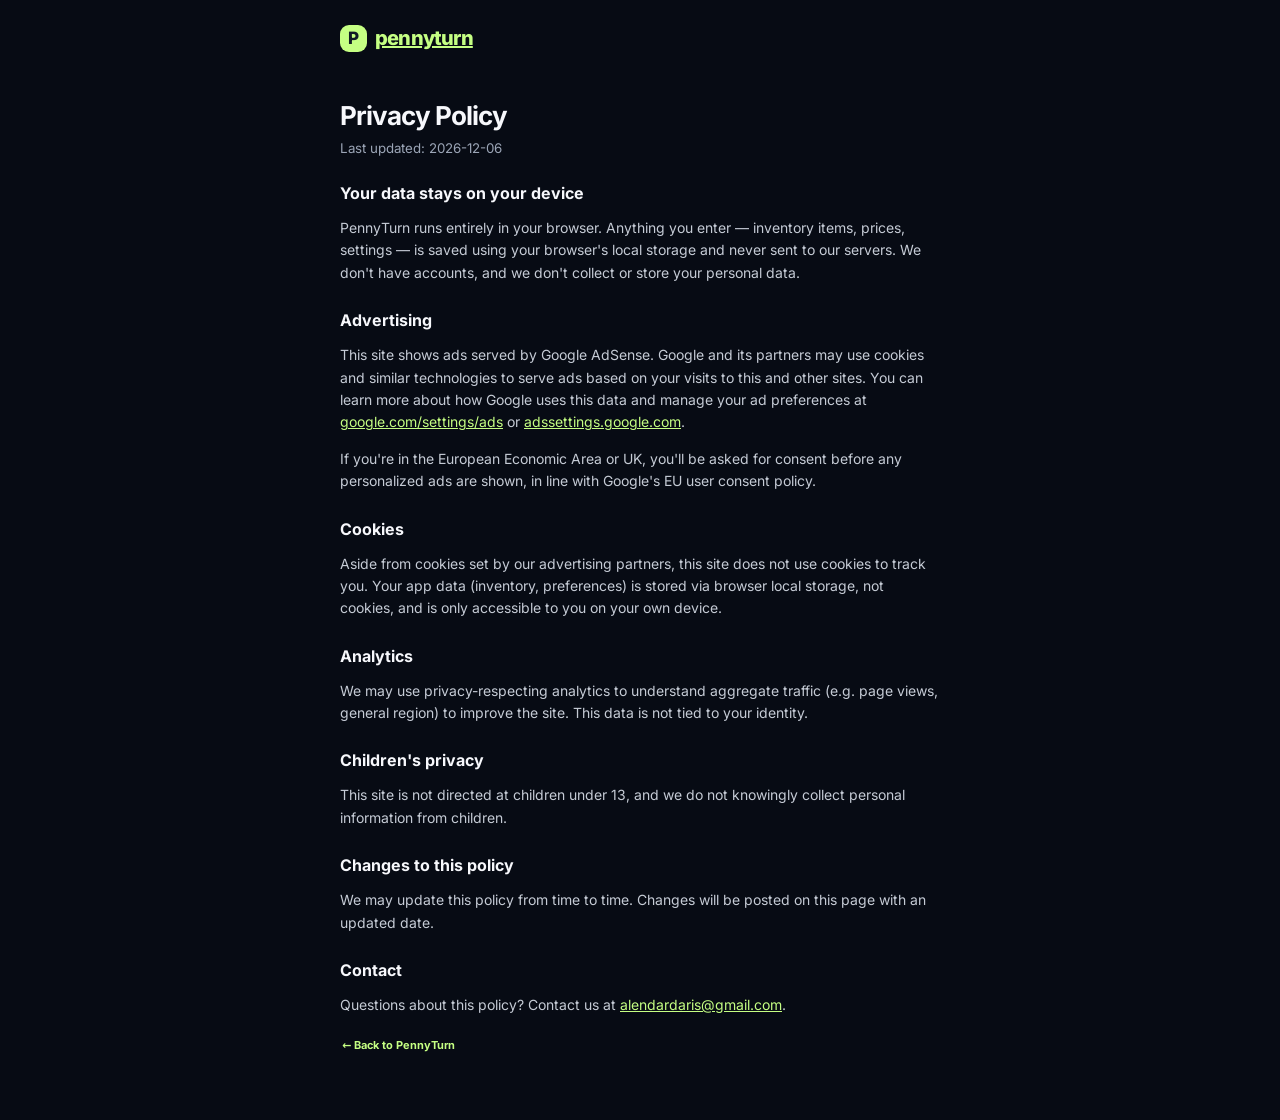
==== commit bf7440e4: "Self-host Inter font and simplify currency button to close header-overflow bug class The header over" ====
--- a/privacy.html
+++ b/privacy.html
@@ -7,7 +7,7 @@
     <meta name="description" content="Privacy policy for PennyTurn." />
     <title>Privacy Policy — PennyTurn</title>
     <link rel="icon" href="favicon.svg" type="image/svg+xml" />
-    <link rel="stylesheet" href="styles.css?v=3" />
+    <link rel="stylesheet" href="styles.css?v=4" />
   </head>
   <body>
     <div class="legal-shell">
--- a/styles.css
+++ b/styles.css
@@ -1,4 +1,6 @@
-:root{--ink:#f7f8fc;--muted:#9ba5b6;--surface:#151d2c;--surface-2:#1c2637;--line:#2b3648;--green:#83f2ba;--lime:#c5ff83;--accent:#a88bff;--danger:#ff9b9b;--shell-w:520px}*{box-sizing:border-box}button,select,input{font-family:inherit}html,body{overflow-x:hidden}body{margin:0;background:#0c1220;color:var(--ink);font-family:Inter,ui-sans-serif,system-ui,-apple-system,BlinkMacSystemFont,"Segoe UI",sans-serif}.app-shell{width:100%;max-width:var(--shell-w);min-height:100dvh;margin:auto;padding:env(safe-area-inset-top) 20px calc(88px + env(safe-area-inset-bottom));background:radial-gradient(circle at 84% 2%,#283052 0,transparent 27%),#0c1220}.topbar{height:76px;display:flex;align-items:center;justify-content:space-between;gap:12px}.brand{font-size:20px;font-weight:800;letter-spacing:-.8px;display:flex;align-items:center;gap:8px;min-width:0}.brand span:last-child{overflow:hidden;text-overflow:ellipsis;white-space:nowrap}.brand-mark,.onboarding-mark{display:grid;place-items:center;width:27px;height:27px;border-radius:9px;color:#111a26;background:var(--lime);font-size:17px}.top-actions{display:flex;gap:7px;min-width:0}.currency-button,.icon-button,.theme-button{border:1px solid var(--line);background:#172033;color:var(--ink);border-radius:10px;padding:8px 11px;font-weight:700;font-size:13px;white-space:nowrap;flex-shrink:1;min-width:0}.theme-button{font-size:17px;padding:5px 9px}.currency-button{padding:8px 8px;overflow:hidden;text-overflow:ellipsis}.intro{padding:18px 2px 20px}.intro.compact{padding-top:24px}.eyebrow{margin:0 0 6px;color:var(--lime);font-size:10px;font-weight:800;letter-spacing:1.1px}.intro h1,.screen-heading h1{font-size:32px;line-height:1.05;letter-spacing:-1.3px;margin:0 0 8px}.intro p:not(.eyebrow){color:var(--muted);margin:0;font-size:15px}.card{background:linear-gradient(145deg,#1b2638,#161e2d);border:1px solid #2b3648;border-radius:19px}.input-card{padding:17px}.field{display:block;flex:1;min-width:0}.field>span,.market-row>span{color:#c5cbd5;font-size:12px;font-weight:700;display:block;margin:0 0 7px}.field em{color:#748096;font-style:normal;font-weight:500}.field-row{display:flex;gap:13px;margin-top:15px}.money-input,.suffix-input{height:45px;border-radius:11px;border:1px solid #334052;background:#111826;display:flex;align-items:center;padding:0 11px;gap:5px}.money-input span,.suffix-input span{color:#9eabc0;font-size:15px;font-weight:700}.money-input input,.suffix-input input{min-width:0;width:100%;height:100%;border:0;outline:0;background:transparent;color:inherit;font-size:16px;font-weight:700}.field>input,.field select{width:100%;height:44px;border:1px solid #334052;border-radius:11px;background:#111826;color:inherit;padding:0 12px;font:inherit;outline:0}.market-row{display:flex;justify-content:space-between;align-items:center;border-bottom:1px solid #2a3648;padding:16px 0 13px;margin-top:2px}.market-row span{margin:0}.market-row select{border:0;background:transparent;color:var(--lime);font-weight:750;outline:0;max-width:165px;text-align:right}.market-row option{background:#172033;color:white}.photo-picker{display:flex;gap:11px;align-items:center;margin-top:15px;border:1px dashed #40506a;border-radius:12px;padding:9px;cursor:pointer}.photo-picker input{display:none}.photo-picker>span{height:42px;width:42px;border-radius:9px;background:#28354d;display:grid;place-items:center;color:var(--lime);font-size:21px;overflow:hidden;background-size:cover;background-position:center}.photo-picker b,.photo-picker small{display:block;font-size:12px}.photo-picker small{color:var(--muted);margin-top:2px}.profit-card{margin:18px 0 11px;border-radius:19px;padding:21px;background:linear-gradient(135deg,#1b3a36,#1b2c39);border:1px solid #30524c}.profit-label{font-size:11px;font-weight:800;color:#bde7d6;letter-spacing:1px}.profit-card strong{display:block;color:var(--green);font-size:42px;letter-spacing:-2px;margin:6px 0}.profit-meta{color:#b5d5c6;display:flex;gap:15px;font-size:13px;font-weight:650}.profit-bar{height:5px;margin-top:17px;background:#34524e;border-radius:8px;overflow:hidden}.profit-bar i{display:block;height:100%;border-radius:8px;width:0;transition:width .25s}.breakdown{display:flex;justify-content:space-between;padding:9px 4px 18px}.breakdown div{display:grid;gap:4px}.breakdown div:last-child{text-align:right}.breakdown span{color:var(--muted);font-size:12px}.breakdown b{font-size:14px}.primary-button,.secondary-button{width:100%;border:0;border-radius:14px;min-height:53px;background:var(--lime);color:#17201c;font-weight:850;font-size:15px;cursor:pointer}.secondary-button{background:#202b3e;color:#e6eaf2;border:1px solid #344156}.screen{display:none}.screen.active{display:block}.screen-heading{padding:23px 2px 18px;display:flex;justify-content:space-between;align-items:center}.screen-heading h1{margin:0}.heading-actions{display:flex;gap:7px}.icon-button{font-size:27px;line-height:24px;width:43px;height:43px}#inventoryExport{font-size:19px}.summary-card{display:flex;border:1px solid var(--line);background:var(--surface);border-radius:17px;padding:16px;margin-bottom:14px}.summary-card div{flex:1;display:grid;gap:6px}.summary-card div+div{border-left:1px solid var(--line);padding-left:17px}.summary-card span{color:var(--muted);font-size:11px}.summary-card strong{font-size:19px}.inventory-filters{display:flex;gap:8px;margin:15px 0}.filter{border:1px solid var(--line);border-radius:20px;background:transparent;color:var(--muted);padding:7px 12px;font-size:12px;font-weight:700}.filter.active{background:#293550;color:var(--lime);border-color:#3b4a65}.inventory-list,.recent-sales{display:grid;gap:10px}.inventory-item{padding:12px;border:1px solid var(--line);background:var(--surface);border-radius:15px;display:flex;align-items:center;gap:12px}.item-dot{width:43px;height:43px;display:grid;place-items:center;border-radius:12px;background:#293550;color:var(--lime);font-weight:800;flex:none;background-position:center;background-size:cover}.item-main{flex:1;min-width:0}.item-main h3{font-size:14px;margin:0 0 3px;white-space:nowrap;overflow:hidden;text-overflow:ellipsis}.item-main span{font-size:12px;color:var(--muted)}.item-profit{text-align:right}.item-profit b{display:block;font-size:14px;color:var(--green)}.item-profit button{padding:3px 0;border:0;background:transparent;color:#9ba7ba;font-size:11px}.item-actions{display:flex;gap:7px;margin-top:6px}.item-actions button{border:0;border-radius:6px;background:#2c3a50;color:#dfe6f3;padding:4px 7px;font-size:10px;font-weight:700}.item-actions button:last-child{background:#24463c;color:#9df0bf}.age-warning{color:#ffcb83!important}.empty-state{text-align:center;padding:72px 24px}.empty-state div{font-size:42px;color:var(--lime)}.empty-state h2{font-size:19px;margin:10px 0 6px}.empty-state p{color:var(--muted);font-size:14px;line-height:1.5;margin:0 0 21px}.minimum-result{margin:18px 0;border:1px solid #39345b;background:linear-gradient(145deg,#282344,#1b2338);border-radius:19px;text-align:center;padding:26px 16px}.minimum-result span{font-size:11px;font-weight:800;color:#c9baff;letter-spacing:1px}.minimum-result strong{display:block;font-size:43px;letter-spacing:-2px;color:#ded2ff;margin:5px}.minimum-result p{margin:0;color:#abb1c3;font-size:13px}.wide{min-height:50px}.hero-stat{padding:20px;border-radius:18px;background:linear-gradient(135deg,#2d3a32,#1a2934);border:1px solid #415845}.hero-stat span{display:block;font-size:10px;letter-spacing:1px;font-weight:800;color:#b6d2ba}.hero-stat strong{display:block;font-size:35px;color:var(--green);letter-spacing:-1.5px;margin:5px 0}.hero-stat small{color:#b9c6ba}.metric-grid{display:grid;grid-template-columns:1fr 1fr;gap:9px;margin:10px 0 18px}.metric-grid div{background:var(--surface);border:1px solid var(--line);border-radius:14px;padding:13px}.metric-grid span{display:block;color:var(--muted);font-size:11px}.metric-grid b{font-size:17px;margin-top:4px;display:block}.attention-panel{display:flex;justify-content:space-between;align-items:center;padding:13px;margin-bottom:20px;background:#372f25;border:1px solid #635139;border-radius:14px}.attention-panel>div{display:flex;gap:10px}.attention-panel b{font-size:13px}.attention-panel p{font-size:11px;color:#dfc89b;margin:2px 0}.attention-icon{color:#ffce7f;font-size:21px}.attention-panel button,.section-title button{border:0;background:transparent;color:var(--lime);font-size:12px;font-weight:800}.section-title{display:flex;justify-content:space-between;align-items:center;margin:16px 0 10px}.section-title h2{font-size:17px;margin:0}.onboarding{position:fixed;z-index:10;inset:0;background:radial-gradient(circle at 80% 10%,#39486a,transparent 34%),#0c1220;display:none;padding:25px}.onboarding.show{display:grid;place-items:center}.onboarding-card{width:min(100%,400px)}.onboarding-mark{width:55px;height:55px;border-radius:18px;font-size:32px;margin-bottom:35px}.onboarding h1{font-size:38px;line-height:1.03;letter-spacing:-1.8px;margin:0 0 14px}.onboarding p:not(.eyebrow){color:#aeb9ca;line-height:1.5;margin-bottom:28px}.onboarding .field{margin-bottom:20px}.onboarding small{display:block;text-align:center;color:#8591a4;margin-top:15px;font-size:11px}.tabbar{position:fixed;z-index:2;bottom:0;left:50%;transform:translateX(-50%);width:min(var(--shell-w),100%);max-width:100vw;height:76px;padding:8px 10px calc(8px + env(safe-area-inset-bottom));display:flex;background:rgba(12,18,32,.93);backdrop-filter:blur(18px);border-top:1px solid #253044}.tab{border:0;background:transparent;color:#8d98aa;font-size:9px;font-weight:700;display:grid;gap:2px;place-items:center;flex:1;min-width:0}.tab span{font-size:20px;line-height:20px}.tab i{max-width:100%;overflow:hidden;text-overflow:ellipsis;white-space:nowrap}.tab.active{color:var(--lime)}#toast{position:fixed;top:20px;left:50%;transform:translate(-50%,-20px);background:#eaf5ee;color:#12231a;border-radius:10px;padding:11px 15px;font-size:13px;font-weight:700;opacity:0;transition:.25s;pointer-events:none;z-index:20}#toast.show{opacity:1;transform:translate(-50%,0)}body.light{--ink:#1a2633;--muted:#667589;--surface:#fff;--line:#dce3ec;--lime:#6ca62d;--green:#237c55;background:#f3f5f0}body.light .app-shell{background:radial-gradient(circle at 84% 2%,#dbe7cf,transparent 27%),#f3f5f0}body.light .card{background:#fff}body.light .money-input,body.light .suffix-input,body.light .field>input,body.light .field select{background:#f8fafc;border-color:#dce3ec}body.light .tabbar{background:rgba(247,249,244,.94)}body.light .market-row select{background:transparent}body.light .onboarding{background:#f2f5ec}@media (min-width:600px){body{background:#070b14}.app-shell{box-shadow:0 0 60px rgba(0,0,0,.3)}}
+@font-face{font-family:'Inter';font-style:normal;font-weight:100 900;font-display:swap;src:url('fonts/inter-latin.woff2') format('woff2');unicode-range:U+0000-00FF,U+0131,U+0152-0153,U+02BB-02BC,U+02C6,U+02DA,U+02DC,U+0304,U+0308,U+0329,U+2000-206F,U+20AC,U+2122,U+2191,U+2193,U+2212,U+2215,U+FEFF,U+FFFD}
+@font-face{font-family:'Inter';font-style:normal;font-weight:100 900;font-display:swap;src:url('fonts/inter-cyrillic.woff2') format('woff2');unicode-range:U+0301,U+0400-045F,U+0490-0491,U+04B0-04B1,U+2116}
+:root{--ink:#f7f8fc;--muted:#9ba5b6;--surface:#151d2c;--surface-2:#1c2637;--line:#2b3648;--green:#83f2ba;--lime:#c5ff83;--accent:#a88bff;--danger:#ff9b9b;--shell-w:520px}*{box-sizing:border-box}button,select,input{font-family:inherit}html,body{overflow-x:hidden}body{margin:0;background:#0c1220;color:var(--ink);font-family:Inter,ui-sans-serif,system-ui,-apple-system,BlinkMacSystemFont,"Segoe UI",sans-serif}.app-shell{width:100%;max-width:var(--shell-w);min-height:100dvh;margin:auto;padding:env(safe-area-inset-top) 20px calc(88px + env(safe-area-inset-bottom));background:radial-gradient(circle at 84% 2%,#283052 0,transparent 27%),#0c1220}.topbar{height:76px;display:flex;align-items:center;justify-content:space-between;gap:12px}.brand{font-size:20px;font-weight:800;letter-spacing:-.8px;display:flex;align-items:center;gap:8px;flex-shrink:0}.brand span:last-child{overflow:hidden;text-overflow:ellipsis;white-space:nowrap}.brand-mark,.onboarding-mark{display:grid;place-items:center;width:27px;height:27px;border-radius:9px;color:#111a26;background:var(--lime);font-size:17px}.top-actions{display:flex;gap:7px;min-width:0}.currency-button,.icon-button,.theme-button{border:1px solid var(--line);background:#172033;color:var(--ink);border-radius:10px;padding:8px 11px;font-weight:700;font-size:13px;white-space:nowrap;flex-shrink:1;min-width:0}.theme-button{font-size:17px;padding:5px 9px}.currency-button{padding:5px 12px;font-size:17px}.intro{padding:18px 2px 20px}.intro.compact{padding-top:24px}.eyebrow{margin:0 0 6px;color:var(--lime);font-size:10px;font-weight:800;letter-spacing:1.1px}.intro h1,.screen-heading h1{font-size:32px;line-height:1.05;letter-spacing:-1.3px;margin:0 0 8px}.intro p:not(.eyebrow){color:var(--muted);margin:0;font-size:15px}.card{background:linear-gradient(145deg,#1b2638,#161e2d);border:1px solid #2b3648;border-radius:19px}.input-card{padding:17px}.field{display:block;flex:1;min-width:0}.field>span,.market-row>span{color:#c5cbd5;font-size:12px;font-weight:700;display:block;margin:0 0 7px}.field em{color:#748096;font-style:normal;font-weight:500}.field-row{display:flex;gap:13px;margin-top:15px}.money-input,.suffix-input{height:45px;border-radius:11px;border:1px solid #334052;background:#111826;display:flex;align-items:center;padding:0 11px;gap:5px}.money-input span,.suffix-input span{color:#9eabc0;font-size:15px;font-weight:700}.money-input input,.suffix-input input{min-width:0;width:100%;height:100%;border:0;outline:0;background:transparent;color:inherit;font-size:16px;font-weight:700}.field>input,.field select{width:100%;height:44px;border:1px solid #334052;border-radius:11px;background:#111826;color:inherit;padding:0 12px;font:inherit;outline:0}.market-row{display:flex;justify-content:space-between;align-items:center;border-bottom:1px solid #2a3648;padding:16px 0 13px;margin-top:2px}.market-row span{margin:0}.market-row select{border:0;background:transparent;color:var(--lime);font-weight:750;outline:0;max-width:165px;text-align:right}.market-row option{background:#172033;color:white}.photo-picker{display:flex;gap:11px;align-items:center;margin-top:15px;border:1px dashed #40506a;border-radius:12px;padding:9px;cursor:pointer}.photo-picker input{display:none}.photo-picker>span{height:42px;width:42px;border-radius:9px;background:#28354d;display:grid;place-items:center;color:var(--lime);font-size:21px;overflow:hidden;background-size:cover;background-position:center}.photo-picker b,.photo-picker small{display:block;font-size:12px}.photo-picker small{color:var(--muted);margin-top:2px}.profit-card{margin:18px 0 11px;border-radius:19px;padding:21px;background:linear-gradient(135deg,#1b3a36,#1b2c39);border:1px solid #30524c}.profit-label{font-size:11px;font-weight:800;color:#bde7d6;letter-spacing:1px}.profit-card strong{display:block;color:var(--green);font-size:42px;letter-spacing:-2px;margin:6px 0}.profit-meta{color:#b5d5c6;display:flex;gap:15px;font-size:13px;font-weight:650}.profit-bar{height:5px;margin-top:17px;background:#34524e;border-radius:8px;overflow:hidden}.profit-bar i{display:block;height:100%;border-radius:8px;width:0;transition:width .25s}.breakdown{display:flex;justify-content:space-between;padding:9px 4px 18px}.breakdown div{display:grid;gap:4px}.breakdown div:last-child{text-align:right}.breakdown span{color:var(--muted);font-size:12px}.breakdown b{font-size:14px}.primary-button,.secondary-button{width:100%;border:0;border-radius:14px;min-height:53px;background:var(--lime);color:#17201c;font-weight:850;font-size:15px;cursor:pointer}.secondary-button{background:#202b3e;color:#e6eaf2;border:1px solid #344156}.screen{display:none}.screen.active{display:block}.screen-heading{padding:23px 2px 18px;display:flex;justify-content:space-between;align-items:center}.screen-heading h1{margin:0}.heading-actions{display:flex;gap:7px}.icon-button{font-size:27px;line-height:24px;width:43px;height:43px}#inventoryExport{font-size:19px}.summary-card{display:flex;border:1px solid var(--line);background:var(--surface);border-radius:17px;padding:16px;margin-bottom:14px}.summary-card div{flex:1;display:grid;gap:6px}.summary-card div+div{border-left:1px solid var(--line);padding-left:17px}.summary-card span{color:var(--muted);font-size:11px}.summary-card strong{font-size:19px}.inventory-filters{display:flex;gap:8px;margin:15px 0}.filter{border:1px solid var(--line);border-radius:20px;background:transparent;color:var(--muted);padding:7px 12px;font-size:12px;font-weight:700}.filter.active{background:#293550;color:var(--lime);border-color:#3b4a65}.inventory-list,.recent-sales{display:grid;gap:10px}.inventory-item{padding:12px;border:1px solid var(--line);background:var(--surface);border-radius:15px;display:flex;align-items:center;gap:12px}.item-dot{width:43px;height:43px;display:grid;place-items:center;border-radius:12px;background:#293550;color:var(--lime);font-weight:800;flex:none;background-position:center;background-size:cover}.item-main{flex:1;min-width:0}.item-main h3{font-size:14px;margin:0 0 3px;white-space:nowrap;overflow:hidden;text-overflow:ellipsis}.item-main span{font-size:12px;color:var(--muted)}.item-profit{text-align:right}.item-profit b{display:block;font-size:14px;color:var(--green)}.item-profit button{padding:3px 0;border:0;background:transparent;color:#9ba7ba;font-size:11px}.item-actions{display:flex;gap:7px;margin-top:6px}.item-actions button{border:0;border-radius:6px;background:#2c3a50;color:#dfe6f3;padding:4px 7px;font-size:10px;font-weight:700}.item-actions button:last-child{background:#24463c;color:#9df0bf}.age-warning{color:#ffcb83!important}.empty-state{text-align:center;padding:72px 24px}.empty-state div{font-size:42px;color:var(--lime)}.empty-state h2{font-size:19px;margin:10px 0 6px}.empty-state p{color:var(--muted);font-size:14px;line-height:1.5;margin:0 0 21px}.minimum-result{margin:18px 0;border:1px solid #39345b;background:linear-gradient(145deg,#282344,#1b2338);border-radius:19px;text-align:center;padding:26px 16px}.minimum-result span{font-size:11px;font-weight:800;color:#c9baff;letter-spacing:1px}.minimum-result strong{display:block;font-size:43px;letter-spacing:-2px;color:#ded2ff;margin:5px}.minimum-result p{margin:0;color:#abb1c3;font-size:13px}.wide{min-height:50px}.hero-stat{padding:20px;border-radius:18px;background:linear-gradient(135deg,#2d3a32,#1a2934);border:1px solid #415845}.hero-stat span{display:block;font-size:10px;letter-spacing:1px;font-weight:800;color:#b6d2ba}.hero-stat strong{display:block;font-size:35px;color:var(--green);letter-spacing:-1.5px;margin:5px 0}.hero-stat small{color:#b9c6ba}.metric-grid{display:grid;grid-template-columns:1fr 1fr;gap:9px;margin:10px 0 18px}.metric-grid div{background:var(--surface);border:1px solid var(--line);border-radius:14px;padding:13px}.metric-grid span{display:block;color:var(--muted);font-size:11px}.metric-grid b{font-size:17px;margin-top:4px;display:block}.attention-panel{display:flex;justify-content:space-between;align-items:center;padding:13px;margin-bottom:20px;background:#372f25;border:1px solid #635139;border-radius:14px}.attention-panel>div{display:flex;gap:10px}.attention-panel b{font-size:13px}.attention-panel p{font-size:11px;color:#dfc89b;margin:2px 0}.attention-icon{color:#ffce7f;font-size:21px}.attention-panel button,.section-title button{border:0;background:transparent;color:var(--lime);font-size:12px;font-weight:800}.section-title{display:flex;justify-content:space-between;align-items:center;margin:16px 0 10px}.section-title h2{font-size:17px;margin:0}.onboarding{position:fixed;z-index:10;inset:0;background:radial-gradient(circle at 80% 10%,#39486a,transparent 34%),#0c1220;display:none;padding:25px}.onboarding.show{display:grid;place-items:center}.onboarding-card{width:min(100%,400px)}.onboarding-mark{width:55px;height:55px;border-radius:18px;font-size:32px;margin-bottom:35px}.onboarding h1{font-size:38px;line-height:1.03;letter-spacing:-1.8px;margin:0 0 14px}.onboarding p:not(.eyebrow){color:#aeb9ca;line-height:1.5;margin-bottom:28px}.onboarding .field{margin-bottom:20px}.onboarding small{display:block;text-align:center;color:#8591a4;margin-top:15px;font-size:11px}.tabbar{position:fixed;z-index:2;bottom:0;left:50%;transform:translateX(-50%);width:min(var(--shell-w),100%);max-width:100vw;height:76px;padding:8px 10px calc(8px + env(safe-area-inset-bottom));display:flex;background:rgba(12,18,32,.93);backdrop-filter:blur(18px);border-top:1px solid #253044}.tab{border:0;background:transparent;color:#8d98aa;font-size:9px;font-weight:700;display:grid;gap:2px;place-items:center;flex:1;min-width:0}.tab span{font-size:20px;line-height:20px}.tab i{max-width:100%;overflow:hidden;text-overflow:ellipsis;white-space:nowrap}.tab.active{color:var(--lime)}#toast{position:fixed;top:20px;left:50%;transform:translate(-50%,-20px);background:#eaf5ee;color:#12231a;border-radius:10px;padding:11px 15px;font-size:13px;font-weight:700;opacity:0;transition:.25s;pointer-events:none;z-index:20}#toast.show{opacity:1;transform:translate(-50%,0)}body.light{--ink:#1a2633;--muted:#667589;--surface:#fff;--line:#dce3ec;--lime:#6ca62d;--green:#237c55;background:#f3f5f0}body.light .app-shell{background:radial-gradient(circle at 84% 2%,#dbe7cf,transparent 27%),#f3f5f0}body.light .card{background:#fff}body.light .money-input,body.light .suffix-input,body.light .field>input,body.light .field select{background:#f8fafc;border-color:#dce3ec}body.light .tabbar{background:rgba(247,249,244,.94)}body.light .market-row select{background:transparent}body.light .onboarding{background:#f2f5ec}@media (min-width:600px){body{background:#070b14}.app-shell{box-shadow:0 0 60px rgba(0,0,0,.3)}}
 body.light{--ink:#1a2633;--muted:#667589;--surface:#fff;--line:#dce3ec;--lime:#57951a;--green:#237c55;--danger:#c13c3c;background:#f3f5f0}body.light .app-shell{background:radial-gradient(circle at 84% 2%,#dbe7cf,transparent 27%),#f3f5f0}body.light .card,body.light .summary-card,body.light .inventory-item,body.light .metric-grid div{background:#fff;box-shadow:0 2px 8px rgba(35,51,69,.035)}body.light .money-input,body.light .suffix-input,body.light .field>input,body.light .field select{background:#f8fafc;border-color:#cfd9e5;color:#182534}body.light .currency-button,body.light .theme-button,body.light .icon-button{background:#fff;color:#263648;border-color:#cbd6e3}body.light .currency-button:hover,body.light .theme-button:hover,body.light .icon-button:hover{background:#edf3e8}body.light .market-row{border-color:#dce3ec}body.light .market-row select{background:transparent;color:#3f7d13}body.light .photo-picker{border-color:#b8c8d9;background:#fafcfe}body.light .photo-picker>span{background:#e7f1df;color:#3f7d13}body.light .profit-card{background:linear-gradient(135deg,#e4f5e6,#edf5f4);border-color:#b9dccc}body.light .profit-label,body.light .profit-meta{color:#3e6958}body.light .profit-bar{background:#c8e3d5}body.light .minimum-result{background:linear-gradient(145deg,#f0eaff,#f7f4fc);border-color:#d3c7ee}body.light .minimum-result span{color:#7057a9}body.light .minimum-result strong{color:#4d357c}body.light .minimum-result p{color:#687086}body.light .secondary-button{background:#fff;color:#263648;border-color:#cbd6e3}body.light .secondary-button:hover{background:#f3f7ed}body.light .filter{background:#fff;color:#58697d;border-color:#cbd6e3}body.light .filter.active{background:#e8f2df;color:#3d7413;border-color:#b8d29d}body.light .item-dot{background:#e8eff7;color:#3f7d13}body.light .item-actions button{background:#e8eef5;color:#34475c}body.light .item-actions button:last-child{background:#def2e5;color:#1d704b}body.light .hero-stat{background:linear-gradient(135deg,#e6f4df,#eef6f0);border-color:#c4dbbd}body.light .hero-stat span,body.light .hero-stat small{color:#47634b}body.light .attention-panel{background:#fff4df;border-color:#e8cf98}body.light .attention-panel p{color:#8b682d}body.light .tabbar{background:rgba(247,249,244,.94);border-color:#dce3ec}body.light .tab{color:#647489}body.light .tab.active{color:#4d8a17}body.light .onboarding{background:radial-gradient(circle at 80% 10%,#dcebd2,transparent 34%),#f2f5ec}body.light .onboarding h1{color:#1d2d20}body.light .onboarding p:not(.eyebrow){color:#5e6b61}body.light .onboarding-card .field>span{color:#3d4b40}@media (min-width:600px){body.light{background:#e8ece5}.app-shell{box-shadow:0 0 60px rgba(0,0,0,.3)}}
 /* Language picker and translated navigation */
 .language-button{border:1px solid var(--line);background:#172033;color:var(--ink);border-radius:10px;padding:8px 6px;font-weight:700;font-size:11px;outline:0;max-width:48px}.language-button option{background:#172033;color:#fff}.tab i{font-style:normal}body.light .language-button{background:#fff;color:#263648;border-color:#cbd6e3}body.light .language-button option{background:#fff;color:#263648}
